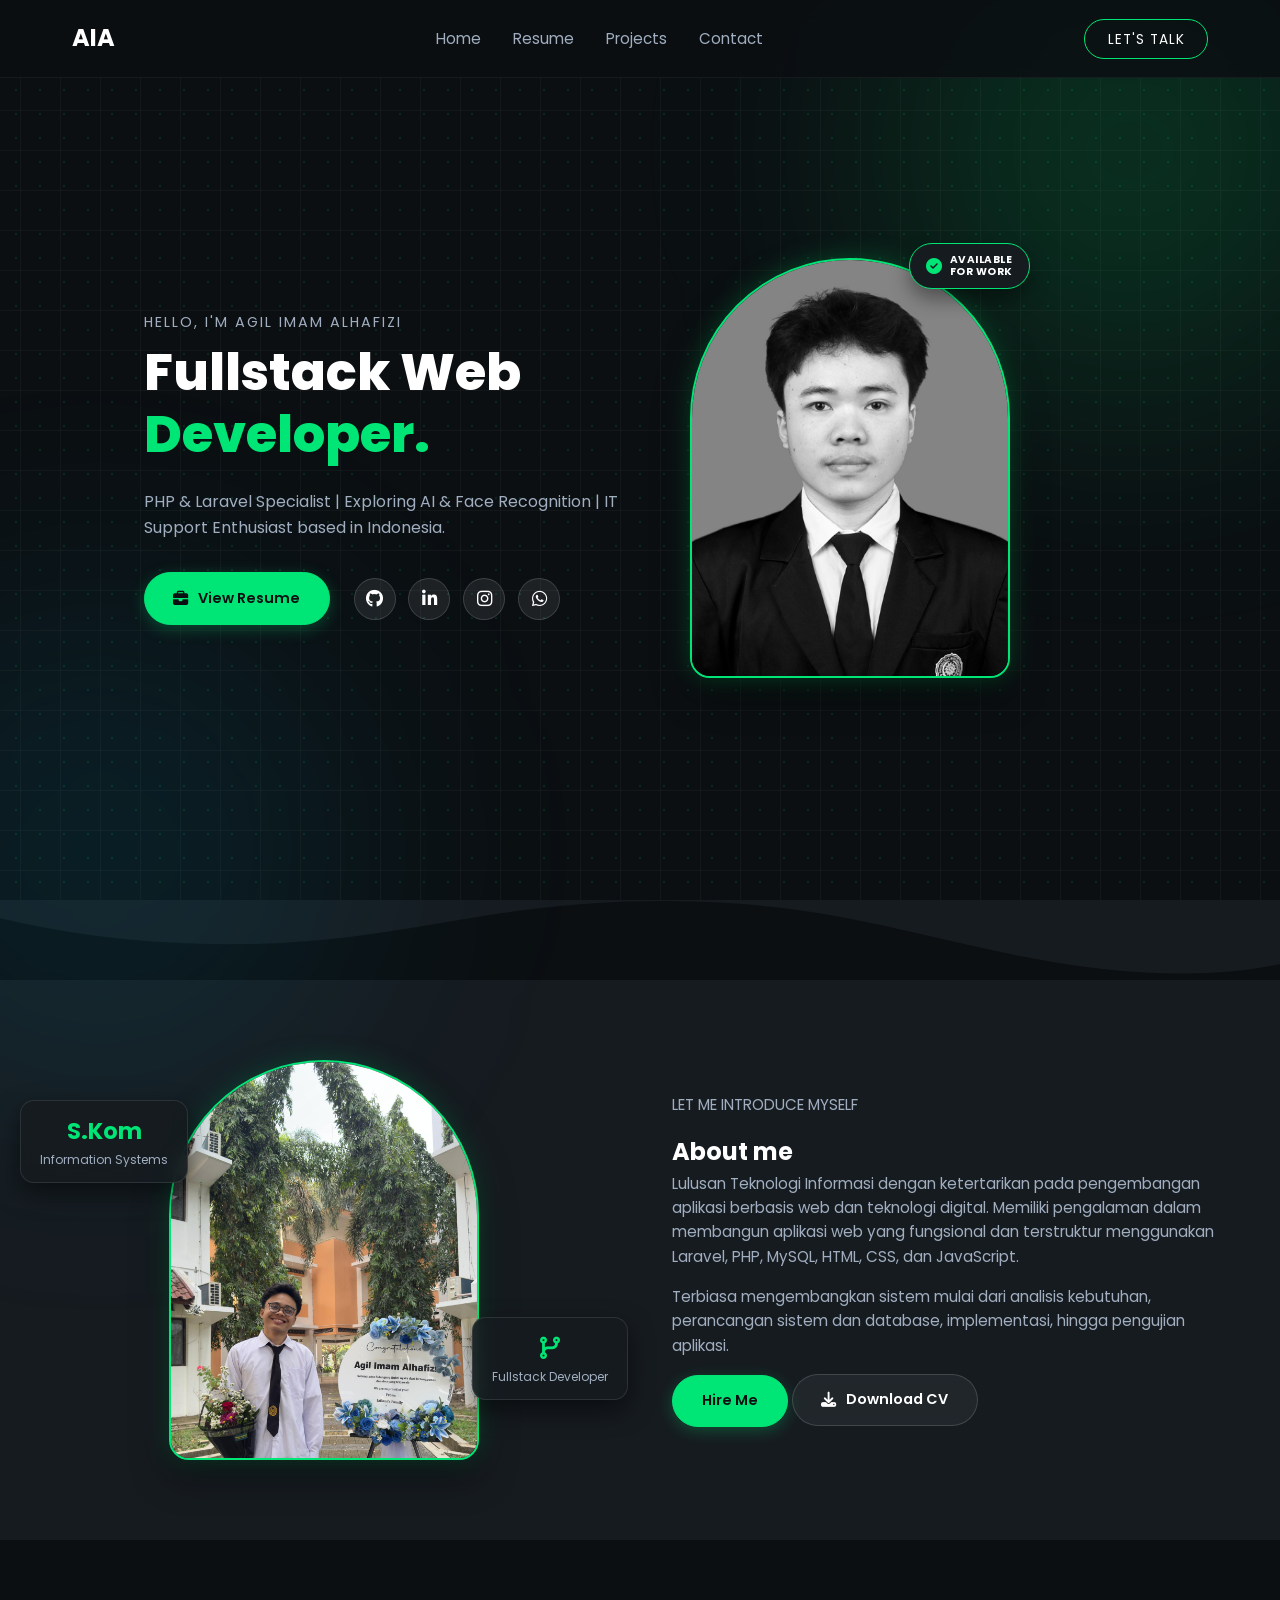
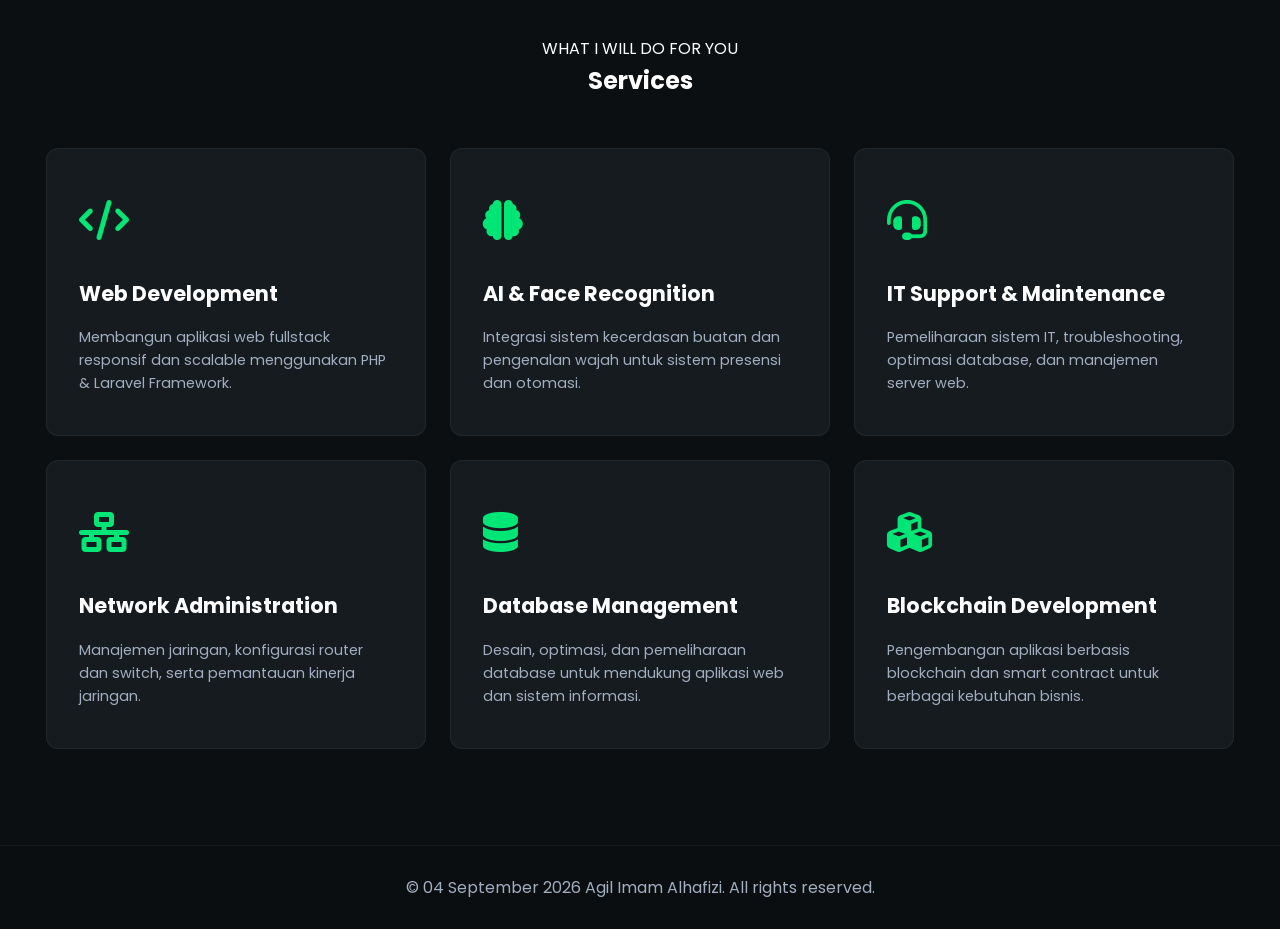
==== index.html @ 6a526f75 "Initial commit portofolio" ====
<!DOCTYPE html>
<html lang="id">

<head>
    <meta charset="UTF-8">
    <meta name="viewport" content="width=device-width, initial-scale=1.0">
    <title>Portofolio - Agil Imam Alhafizi</title>
    <link rel="stylesheet" href="https://cdnjs.cloudflare.com/ajax/libs/font-awesome/6.4.0/css/all.min.css">
    <link href="https://fonts.googleapis.com/css2?family=Poppins:wght@300;400;600;700;800&display=swap"
        rel="stylesheet">
    <link rel="stylesheet" href="assets/css/global.css">
    <link rel="stylesheet" href="assets/css/home.css">
</head>

<body>

    <!-- Header / Navigasi -->
    <header>
        <nav>
            <div class="logo">AIA</div>
            <ul class="nav-links">
                <li><a href="index.html">Home</a></li>
                <li><a href="resume.html">Resume</a></li>
                <li><a href="project.html">Projects</a></li>
                <li><a href="contact.html">Contact</a></li>
            </ul>
            <div class="nav-btn">
                <a href="contact.html" class="btn-talk">Let's Talk</a>
            </div>
        </nav>
    </header>
    <!-- Hero Section -->
    <section class="hero" id="home">
        <div class="hero-content">
            <p class="tagline">HELLO, I'M AGIL IMAM ALHAFIZI</p>
            <h1>Fullstack Web <span>Developer.</span></h1>
            <p class="subtitle">
                PHP & Laravel Specialist | Exploring AI & Face Recognition | IT Support Enthusiast based in Indonesia.
            </p>
            <div class="hero-action-group">
                <a href="resume.html" class="btn btn-primary"><i class="fas fa-briefcase"></i> View Resume</a>

                <div class="social-links">
                    <a href="https://github.com/agilimam" target="_blank" title="GitHub"><i
                            class="fab fa-github"></i></a>
                    <a href="https://linkedin.com/in/agil-imam-alhafizi" target="_blank" title="LinkedIn"><i
                            class="fab fa-linkedin-in"></i></a>
                    <a href="https://instagram.com/agilimam_" target="_blank" title="Instagram"><i
                            class="fab fa-instagram"></i></a>
                    <a href="https://wa.me/6285238793742" target="_blank" title="WhatsApp"><i
                            class="fab fa-whatsapp"></i></a>
                </div>
            </div>
        </div>
        <div class="hero-visual">
            <div class="arch-frame">
                <img src="assets/images/Profile.jpg" alt="Agil Imam Alhafizi">
            </div>

            <div class="floating-badge">
                <i class="fas fa-check-circle"></i>
                <span>AVAILABLE<br>FOR WORK</span>
            </div>
        </div>
    </section>
    <div class="wave-divider">
        <svg data-name="Layer 1" xmlns="http://www.w3.org/2000/svg" viewBox="0 0 1200 120" preserveAspectRatio="none">
            <path
                d="M321.39,56.44c58-10.79,114.16-30.13,172-41.86,82.39-16.72,168.19-17.73,250.45-.39C823.78,31,906.67,72,985.66,92.83c70.05,18.48,146.53,26.09,214.34,3V0H0V27.35A600.21,600.21,0,0,0,321.39,56.44Z"
                class="shape-fill"></path>
        </svg>
    </div>

    <!-- About Section -->
    <section class="about-section" id="about">
        <div class="about-container">
            <div class="about-left">
          
                <div class="about-arch-frame">
                    <img src="assets/images/image.png" alt="Agil Imam Alhafizi">
                </div>


                <div class="badge-stat stat-1">
                    <h4>S.Kom</h4>
                    <p>Information Systems</p>
                </div>

                <div class="badge-stat stat-2">
                    <h4><i class="fas fa-code-branch"></i></h4>
                    <p>Fullstack Developer</p>
                </div>
            </div>

            <div class="about-right">
                <p class="section-label">LET ME INTRODUCE MYSELF</p>
                <h2 class="section-title">About me</h2>
                <p>
                    Lulusan Teknologi Informasi dengan ketertarikan pada pengembangan aplikasi berbasis web dan
                    teknologi digital. Memiliki pengalaman dalam membangun aplikasi web yang fungsional dan terstruktur
                    menggunakan Laravel, PHP, MySQL, HTML, CSS, dan JavaScript.
                </p>
                <p>
                    Terbiasa mengembangkan sistem mulai dari analisis kebutuhan, perancangan sistem dan database,
                    implementasi, hingga pengujian aplikasi.
                </p>
                <div class="buttons">
                    <a href="contact.html" class="btn btn-primary">Hire Me</a>
                    <a href="assets/Pdf/Cv Terbaru Indo.pdf" target="_blank" class="btn btn-secondary">
                        <i class="fas fa-download"></i> Download CV
                    </a>
                </div>
            </div>
        </div>
    </section>

    <!-- Services Section -->
    <section class="services-section" id="services">
        <div class="services-container">
            <p class="section-label">WHAT I WILL DO FOR YOU</p>
            <h2 class="section-title">Services</h2>

            <div class="services-grid">
                <div class="service-card ">
                    <div class="service-icon"><i class="fas fa-code"></i></div>
                    <h3>Web Development</h3>
                    <p>Membangun aplikasi web fullstack responsif dan scalable menggunakan PHP & Laravel Framework.</p>
                </div>
                <div class="service-card">
                    <div class="service-icon"><i class="fas fa-brain"></i></div>
                    <h3>AI & Face Recognition</h3>
                    <p>Integrasi sistem kecerdasan buatan dan pengenalan wajah untuk sistem presensi dan otomasi.</p>
                </div>
                <div class="service-card">
                    <div class="service-icon"><i class="fas fa-headset"></i></div>
                    <h3>IT Support & Maintenance</h3>
                    <p>Pemeliharaan sistem IT, troubleshooting, optimasi database, dan manajemen server web.</p>
                </div>
                <div class="service-card">
                    <div class="service-icon"><i class="fas fa-network-wired"></i></div>
                    <h3>Network Administration</h3>
                    <p>Manajemen jaringan, konfigurasi router dan switch, serta pemantauan kinerja jaringan.</p>
                </div>

                <div class="service-card">
                    <div class="service-icon"><i class="fas fa-database"></i></div>
                    <h3>Database Management</h3>
                    <p>Desain, optimasi, dan pemeliharaan database untuk mendukung aplikasi web dan sistem informasi.
                    </p>
                </div>

                <div class="service-card">
                    <div class="service-icon"><i class="fas fa-cubes"></i></div>
                    <h3>Blockchain Development</h3>
                    <p>Pengembangan aplikasi berbasis blockchain dan smart contract untuk berbagai kebutuhan bisnis.</p>
                </div>
            </div>
        </div>
    </section>

    <!-- Footer -->
    <footer>
        <p>&copy; 04 September 2026 Agil Imam Alhafizi. All rights reserved.</p>
    </footer>

</body>

</html>
---- assets/css/global.css ----
* {
    margin: 0;
    padding: 0;
    box-sizing: border-box;
}

:root {
    --bg-dark: #0b0f12;
    --bg-card: #161b20;
    --accent-green: #00e676;
    --accent-green-dark: #00b050;
    --text-white: #ffffff;
    --text-gray: #a0aec0;
}

html {
    scroll-behavior: smooth;
    height: 100%;
}

/* Base Body Flexbox Fix */
body {
    background-color: var(--bg-dark);
    color: var(--text-white);
    font-family: 'Poppins', sans-serif;
    line-height: 1.6;
    position: relative;
    overflow-x: hidden;
    min-height: 100vh;
    display: flex;
    flex-direction: column;

    /* Background Grid Pattern */
    background-image:
        linear-gradient(to right, rgba(255, 255, 255, 0.03) 1px, transparent 1px),
        linear-gradient(to bottom, rgba(255, 255, 255, 0.03) 1px, transparent 1px),
        radial-gradient(rgba(0, 230, 118, 0.12) 1px, transparent 1px);
    background-size: 40px 40px, 40px 40px, 24px 24px;
    background-position: center center;
}

/* Glow Background Ambient (Disimpan agar tidak merusak Flex Layout) */
body::before,
body::after {
    content: '';
    position: fixed;
    width: 500px;
    height: 500px;
    border-radius: 50%;
    filter: blur(120px);
    pointer-events: none;
    z-index: 0;
}

body::before {
    top: -100px;
    right: -100px;
    background: rgba(0, 230, 118, 0.15);
}

body::after {
    top: 600px;
    left: -150px;
    background: rgba(0, 180, 216, 0.10);
}

/* Mendorong Konten Utama Mengisi Ruang */
main {
    flex: 1 0 auto;
    position: relative;
    z-index: 1;
}

/* Header / Navbar */
header {
    width: 100%;
    position: fixed;
    top: 0;
    left: 0;
    z-index: 1000;
    background: rgba(11, 15, 18, 0.85);
    backdrop-filter: blur(10px);
    border-bottom: 1px solid rgba(255, 255, 255, 0.05);
}

nav {
    max-width: 1200px;
    margin: 0 auto;
    padding: 1.2rem 2rem;
    display: flex;
    justify-content: space-between;
    align-items: center;
}

.logo {
    font-size: 1.5rem;
    font-weight: 700;
    color: var(--text-white);
}

.nav-links {
    display: flex;
    gap: 2rem;
    list-style: none;
}

.nav-links a {
    text-decoration: none;
    color: var(--text-gray);
    font-size: 0.95rem;
    transition: 0.3s;
}

.nav-links a.active,
.nav-links a:hover {
    color: var(--accent-green);
}

.nav-btn .btn-talk {
    padding: 0.6rem 1.4rem;
    border: 1px solid var(--accent-green);
    border-radius: 30px;
    color: var(--text-white);
    text-decoration: none;
    font-size: 0.85rem;
    text-transform: uppercase;
    letter-spacing: 1px;
    transition: 0.3s;
}

.nav-btn .btn-talk:hover {
    background: var(--accent-green);
    color: var(--bg-dark);
}

/* Footer Dikunci di Paling Bawah */
footer {
    flex-shrink: 0;
    text-align: center;
    padding: 1.8rem 2rem;
    background: rgba(11, 15, 18, 0.95);
    color: var(--text-gray);
    border-top: 1px solid rgba(255, 255, 255, 0.05);
    width: 100%;
    position: relative;
    z-index: 10;
}

@media (max-width: 768px) {
    nav {
        flex-wrap: wrap;
        justify-content: center;
        gap: 0.8rem;
        padding: 1rem;
    }

    .nav-links {
        gap: 1rem;
        font-size: 0.85rem;
    }
}
---- assets/css/home.css ----
/* Hero Section */
.hero {
    position: relative;
    min-height: 100vh;
    display: flex;
    align-items: center;
    max-width: 1200px;
    margin: 0 auto;
    padding: 100px 2rem 4rem;
}

.hero-bg-split {
    display: none;
}

.hero-content {
    width: 55%;
    z-index: 2;
}

.tagline {
    font-size: 0.9rem;
    text-transform: uppercase;
    letter-spacing: 2px;
    color: var(--text-gray);
    margin-bottom: 0.5rem;
}

.hero-content h1 {
    font-size: 3.2rem;
    font-weight: 800;
    line-height: 1.2;
    margin-bottom: 1.5rem;
}

.hero-content h1 span {
    color: var(--accent-green);
}

.hero-content .subtitle {
    color: var(--text-gray);
    font-size: 1rem;
    margin-bottom: 2rem;
    max-width: 480px;
}

/* Styling Visual Foto Hero */
.hero-visual {
    position: relative;
    z-index: 3;
    display: flex;
    align-items: center;
    justify-content: center;
}

/* Frame Kubah (Arch) Modern */
.arch-frame {
    width: 320px;
    height: 420px;
    border-radius: 160px 160px 20px 20px;
    /* Bentuk lengkung kubah rapi */
    overflow: hidden;
    border: 2px solid var(--accent-green);
    box-shadow: 0 0 25px rgba(0, 230, 118, 0.25), 0 15px 35px rgba(0, 0, 0, 0.6);
    background: #161b20;
    transition: transform 0.4s ease, box-shadow 0.4s ease;
}

.arch-frame:hover {
    transform: translateY(-5px);
    box-shadow: 0 0 35px rgba(0, 230, 118, 0.4), 0 20px 40px rgba(0, 0, 0, 0.7);
}

.arch-frame img {
    width: 100%;
    height: 100%;
    object-fit: cover;
    object-position: top center;
}

/* Badge Bulat Kanan Atas */
.floating-badge {
    position: absolute;
    top: -15px;
    right: -20px;
    background: #161b20;
    border: 1px solid var(--accent-green);
    padding: 0.6rem 1rem;
    border-radius: 30px;
    display: flex;
    align-items: center;
    gap: 0.5rem;
    box-shadow: 0 10px 20px rgba(0, 0, 0, 0.4);
    z-index: 4;
}

.floating-badge i {
    color: var(--accent-green);
    font-size: 1rem;
}

.floating-badge span {
    color: #ffffff;
    font-size: 0.65rem;
    font-weight: 700;
    letter-spacing: 0.5px;
    line-height: 1.2;
}

/* Card Melayang Kiri Bawah */
.floating-card {
    position: absolute;
    bottom: -15px;
    left: -30px;
    background: rgba(22, 27, 32, 0.9);
    backdrop-filter: blur(8px);
    border: 1px solid rgba(255, 255, 255, 0.1);
    padding: 0.7rem 1.2rem;
    border-radius: 14px;
    display: flex;
    align-items: center;
    gap: 0.8rem;
    box-shadow: 0 10px 25px rgba(0, 0, 0, 0.5);
    z-index: 4;
}

.floating-card i {
    font-size: 1.2rem;
    color: var(--accent-green);
}

.floating-card h4 {
    margin: 0;
    font-size: 0.85rem;
    color: #ffffff;
}

.floating-card p {
    margin: 0;
    font-size: 0.7rem;
    color: var(--text-gray);
}

/* Penyesuaian Responsif Layar HP/Tablet */
@media (max-width: 992px) {
    .hero-visual {
        margin-top: 3rem;
    }

    .arch-frame {
        width: 270px;
        height: 360px;
    }

    .floating-card {
        left: -10px;
    }

    .floating-badge {
        right: -10px;
    }
}

.hero-action-group {
    display: flex;
    align-items: center;
    gap: 1.5rem;
    margin-top: 2rem;
    flex-wrap: wrap;
}

.social-links {
    display: flex;
    align-items: center;
    gap: 0.8rem;
}

.social-links a {
    width: 42px;
    height: 42px;
    border-radius: 50%;
    background: rgba(255, 255, 255, 0.08);
    border: 1px solid rgba(255, 255, 255, 0.15);
    color: #ffffff !important;
    display: inline-flex;
    align-items: center;
    justify-content: center;
    text-decoration: none;
    transition: all 0.3s ease;
}

.social-links a i {
    font-size: 1.1rem;
    color: #ffffff;
}

.social-links a:hover {
    background: var(--accent-green);
    border-color: var(--accent-green);
    transform: translateY(-3px);
}

.social-links a:hover i {
    color: var(--bg-dark);
}

/* Wave Divider */
.wave-divider {
    width: 100%;
    overflow: hidden;
    line-height: 0;
    background: var(--bg-dark);
}

.wave-divider svg {
    position: relative;
    display: block;
    width: calc(100% + 1.3px);
    height: 80px;
}

.wave-divider .shape-fill {
    fill: #161b20;
}

/* About Section */
.about-section {
    background-color: #161b20;
    padding: 5rem 2rem;
}

.about-container {
    max-width: 1200px;
    margin: 0 auto;
    display: grid;
    grid-template-columns: 1fr 1fr;
    gap: 4rem;
    align-items: center;
}

/* About Section Styling */
.about-left {
    position: relative;
    display: flex;
    justify-content: center;
    align-items: center;
}

/* Frame Arch Kubah untuk About */
.about-arch-frame {
    width: 310px;
    height: 400px;
    border-radius: 155px 155px 20px 20px;
    /* Bentuk kubah simetris */
    overflow: hidden;
    border: 2px solid var(--accent-green);
    box-shadow: 0 0 25px rgba(0, 230, 118, 0.2), 0 15px 35px rgba(0, 0, 0, 0.5);
    background: #161b20;
    transition: transform 0.4s ease, box-shadow 0.4s ease;
}

.about-arch-frame:hover {
    transform: translateY(-5px);
    box-shadow: 0 0 35px rgba(0, 230, 118, 0.35), 0 20px 40px rgba(0, 0, 0, 0.6);
}

.about-arch-frame img {
    width: 100%;
    height: 100%;
    object-fit: cover;
    object-position: top center;
}

/* Custom Styling untuk Floating Badges di About */
.badge-stat {
    position: absolute;
    background: rgba(22, 27, 32, 0.9);
    backdrop-filter: blur(8px);
    border: 1px solid rgba(255, 255, 255, 0.1);
    padding: 0.8rem 1.2rem;
    border-radius: 14px;
    box-shadow: 0 10px 25px rgba(0, 0, 0, 0.5);
    text-align: center;
    z-index: 3;
}

.badge-stat h4 {
    color: var(--accent-green);
    font-size: 1.3rem;
    margin: 0;
    font-weight: 700;
}

.badge-stat p {
    color: var(--text-gray);
    font-size: 0.75rem;
    margin: 0;
}

.stat-1 {
    top: 8%;
    left: -15px;
}

.stat-2 {
    bottom: 10%;
    right: -15px;
}

/* Responsif About Section */
@media (max-width: 992px) {
    .about-arch-frame {
        width: 270px;
        height: 350px;
    }

    .stat-1 {
        left: 0;
    }

    .stat-2 {
        right: 0;
    }
}

.badge-stat h4 {
    color: var(--accent-green);
    font-size: 1.4rem;
    margin: 0;
}

.badge-stat p {
    color: var(--text-gray);
    font-size: 0.75rem;
    margin: 0;
}

.stat-1 {
    top: 10%;
    left: -20px;
}

.stat-2 {
    bottom: 15%;
    right: -20px;
}

.about-right p {
    color: var(--text-gray);
    font-size: 0.95rem;
    margin-bottom: 1rem;
}

/* Services Section */
.services-section {
    background-color: var(--bg-dark);
    padding: 6rem 2rem;
    text-align: center;
}

.services-grid {
    display: flex;
    flex-wrap: wrap;
    justify-content: center;
    gap: 1.5rem;
    margin-top: 3rem;
}

.service-card {
    background: var(--bg-card);
    padding: 2.5rem 2rem;
    border-radius: 12px;
    text-align: left;
    transition: 0.3s;
    border: 1px solid rgba(255, 255, 255, 0.05);
    flex: 1 1 calc(33.333% - 1.5rem);
    min-width: 280px;
    max-width: 380px;
}

.service-icon {
    font-size: 2.5rem;
    color: var(--accent-green);
    margin-bottom: 1.5rem;
}

.service-card h3 {
    font-size: 1.3rem;
    margin-bottom: 1rem;
}

.service-card p {
    color: var(--text-gray);
    font-size: 0.9rem;
}

/* Animasi Hover untuk Service Cards (Halaman Index) */
.service-card {
    transition: transform 0.3s ease, border-color 0.3s ease, box-shadow 0.3s ease;
}

.service-card:hover {
    transform: translateY(-5px);
    /* Mengangkat kartu ke atas 5px */
    border-color: var(--accent-green);
    /* Mengubah warna garis pinggir jadi hijau neon */
    box-shadow: 0 10px 25px rgba(0, 230, 118, 0.15);
    /* Menambahkan efek kilau halus */
}

/* Responsif Home */
@media (max-width: 992px) {
    .hero {
        flex-direction: column;
        padding-top: 120px;
        text-align: center;
    }

    .hero-content {
        width: 100%;
    }

    .hero-bg-split {
        display: none;
    }

    .hero-action-group {
        justify-content: center;
    }

    .hero-image-wrapper {
        position: relative;
        right: 0;
        width: 100%;
        max-width: 320px;
        height: auto;
        margin-top: 2rem;
    }

    .about-container {
        grid-template-columns: 1fr;
    }

    .about-right {
        text-align: center;
    }
}

/* ==========================================
   BUTTON STYLING & ANIMATIONS
   ========================================== */
.btn {
    display: inline-flex;
    align-items: center;
    gap: 0.6rem;
    padding: 0.85rem 1.8rem;
    border-radius: 30px;
    font-size: 0.9rem;
    font-weight: 600;
    text-decoration: none;
    cursor: pointer;
    position: relative;
    overflow: hidden;
    z-index: 1;
    transition: all 0.3s cubic-bezier(0.4, 0, 0.2, 1);
}

/* Tombol Utama (Primary / View Resume / Hire Me) */
.btn-primary {
    background: var(--accent-green);
    color: var(--bg-dark);
    border: 1px solid var(--accent-green);
    box-shadow: 0 4px 15px rgba(0, 230, 118, 0.25);
}

/* Animasi Hover Tombol Primary */
.btn-primary:hover {
    transform: translateY(-3px);
    box-shadow: 0 8px 25px rgba(0, 230, 118, 0.45);
    background: #00ff84;
    border-color: #00ff84;
}

.btn-primary:active {
    transform: translateY(-1px);
    box-shadow: 0 4px 12px rgba(0, 230, 118, 0.3);
}

/* Tombol Sekunder (Secondary / Download CV) */
.btn-secondary {
    background: rgba(255, 255, 255, 0.05);
    color: var(--text-white);
    border: 1px solid rgba(255, 255, 255, 0.15);
    backdrop-filter: blur(5px);
}

/* Animasi Hover Tombol Secondary */
.btn-secondary:hover {
    transform: translateY(-3px);
    border-color: var(--accent-green);
    color: var(--accent-green);
    background: rgba(0, 230, 118, 0.08);
    box-shadow: 0 8px 20px rgba(0, 230, 118, 0.15);
}

.btn-secondary:active {
    transform: translateY(-1px);
}

/* Animasi Icon Dalam Tombol saat Hover */
.btn i {
    font-size: 0.95rem;
    transition: transform 0.3s ease;
}

.btn:hover i {
    transform: scale(1.15) rotate(-5deg);
}
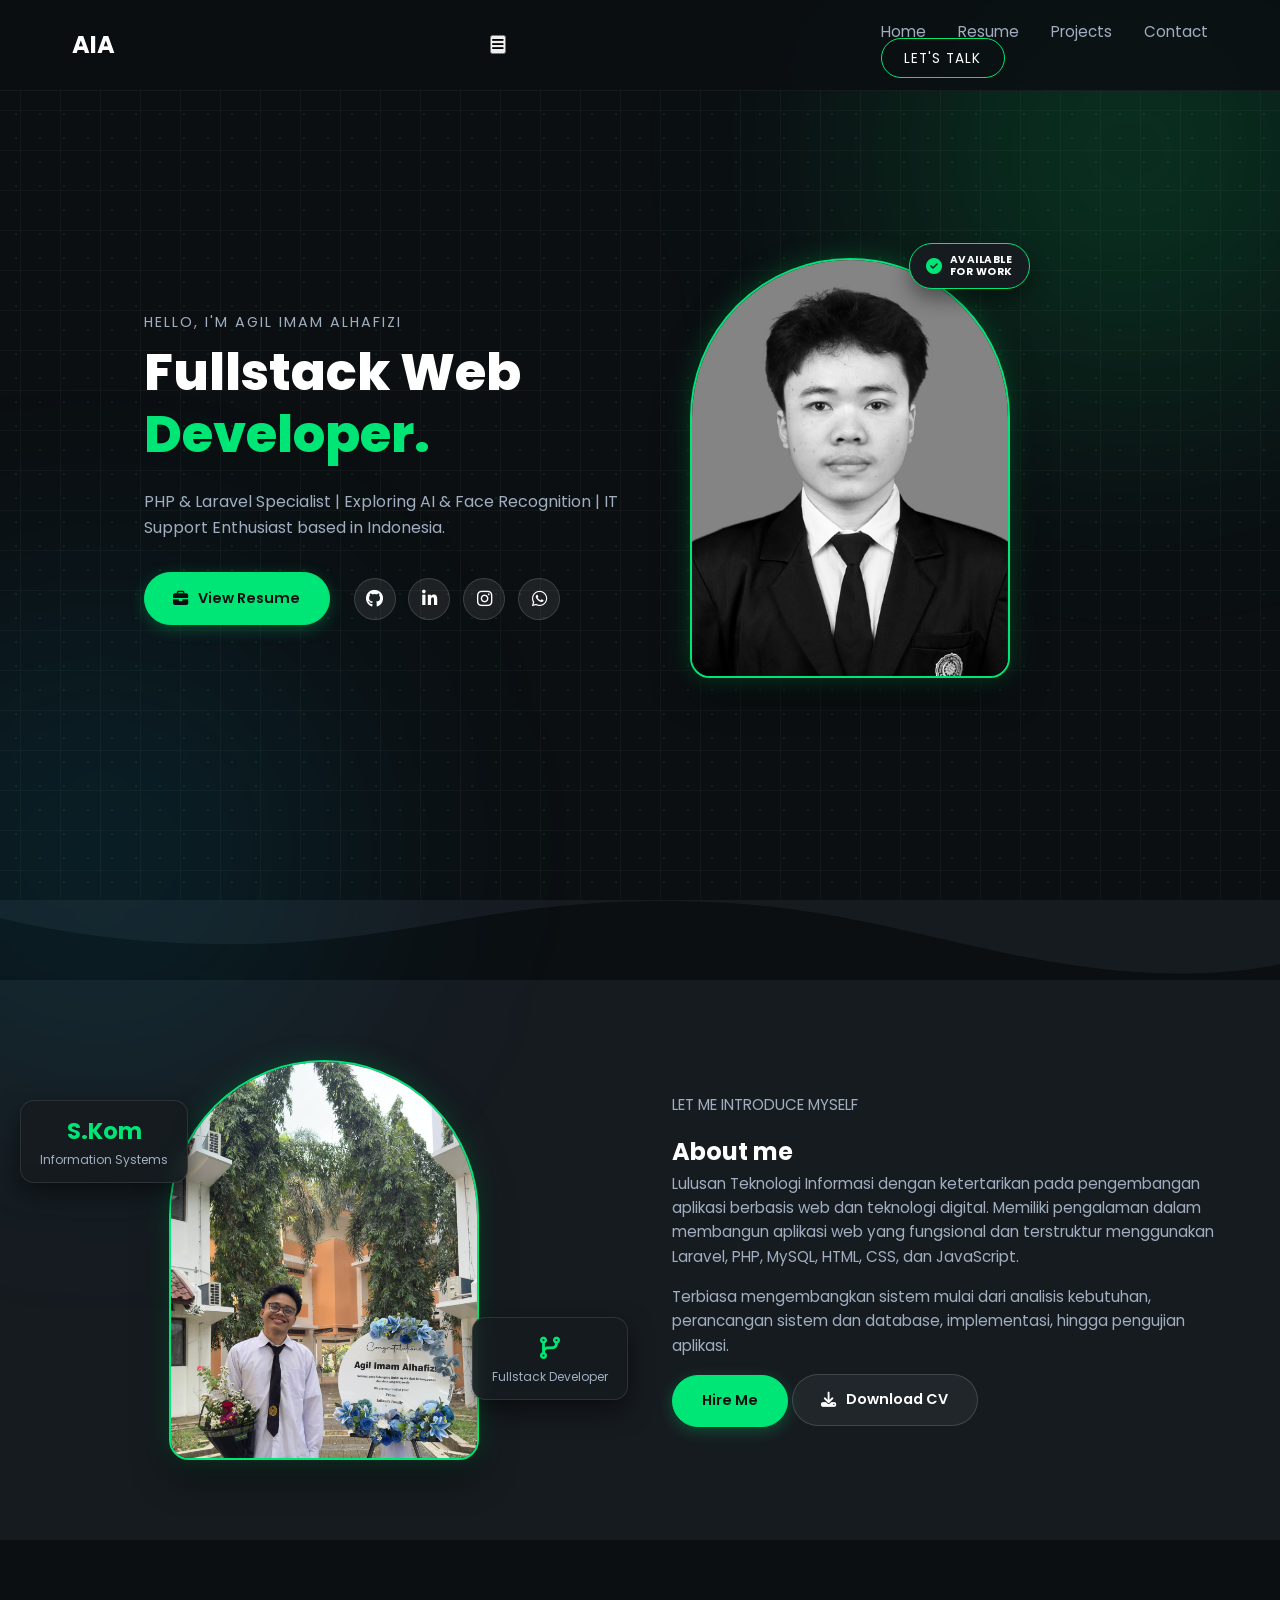
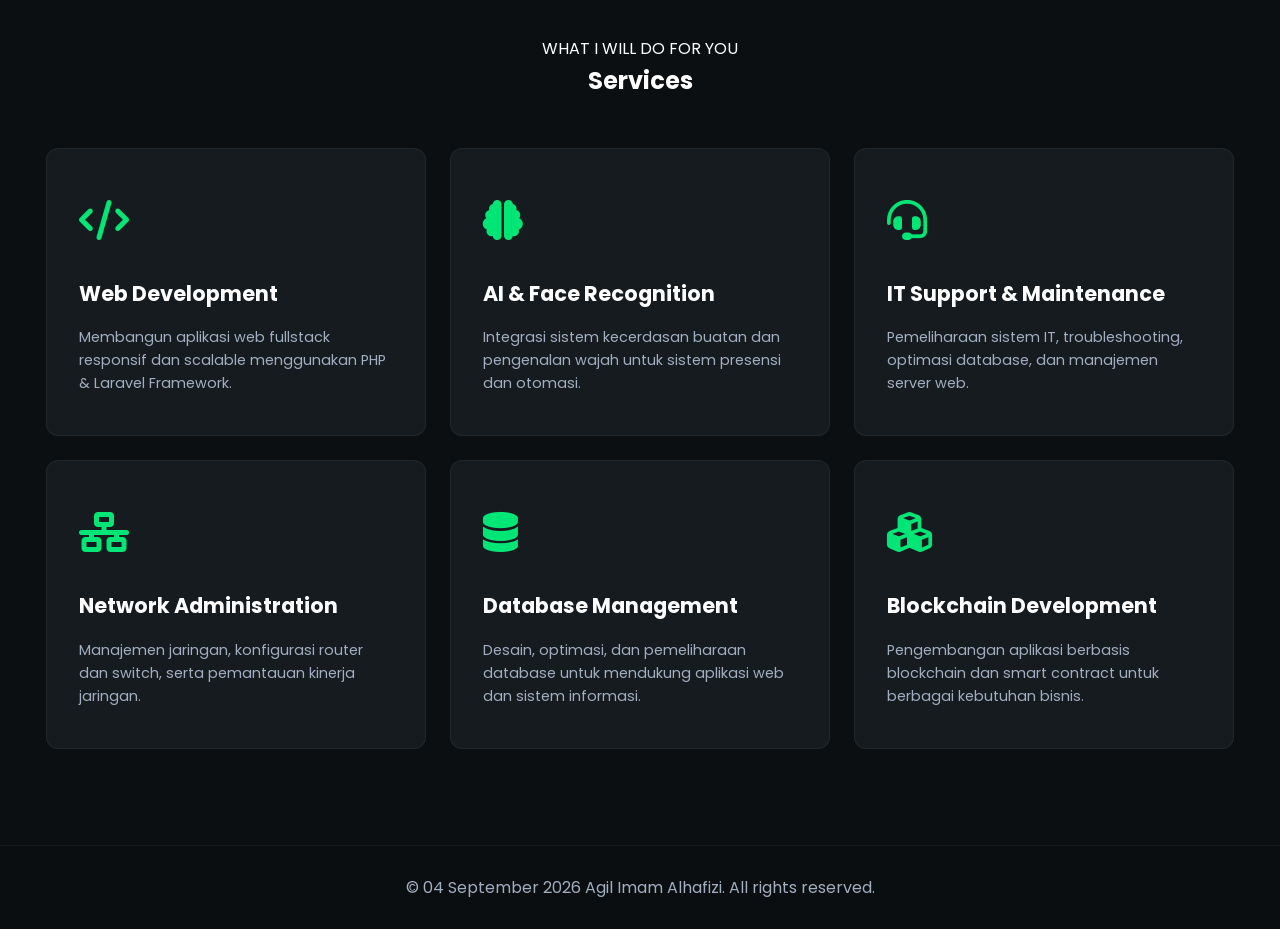
==== commit 3a99770b: "Bug nav" ====
--- a/index.html
+++ b/index.html
@@ -18,14 +18,21 @@
     <header>
         <nav>
             <div class="logo">AIA</div>
-            <ul class="nav-links">
-                <li><a href="index.html">Home</a></li>
-                <li><a href="resume.html">Resume</a></li>
-                <li><a href="project.html">Projects</a></li>
-                <li><a href="contact.html">Contact</a></li>
-            </ul>
-            <div class="nav-btn">
-                <a href="contact.html" class="btn-talk">Let's Talk</a>
+
+            <button class="nav-toggle" aria-label="Toggle menu">
+                <i class="fas fa-bars"></i>
+            </button>
+
+            <div class="nav-menu">
+                <ul class="nav-links">
+                    <li><a href="index.html">Home</a></li>
+                    <li><a href="resume.html">Resume</a></li>
+                    <li><a href="project.html">Projects</a></li>
+                    <li><a href="contact.html">Contact</a></li>
+                </ul>
+                <div class="nav-btn">
+                    <a href="contact.html" class="btn-talk">Let's Talk</a>
+                </div>
             </div>
         </nav>
     </header>
@@ -75,7 +82,7 @@
     <section class="about-section" id="about">
         <div class="about-container">
             <div class="about-left">
-          
+
                 <div class="about-arch-frame">
                     <img src="assets/images/image.png" alt="Agil Imam Alhafizi">
                 </div>
@@ -162,7 +169,8 @@
     <footer>
         <p>&copy; 04 September 2026 Agil Imam Alhafizi. All rights reserved.</p>
     </footer>
-
+    
+    <script src="assets/js/nav.js"></script>
 </body>
 
 </html>
--- a/assets/css/global.css
+++ b/assets/css/global.css
@@ -18,7 +18,6 @@
     height: 100%;
 }
 
-/* Base Body Flexbox Fix */
 body {
     background-color: var(--bg-dark);
     color: var(--text-white);
@@ -30,7 +29,6 @@
     display: flex;
     flex-direction: column;
 
-    /* Background Grid Pattern */
     background-image:
         linear-gradient(to right, rgba(255, 255, 255, 0.03) 1px, transparent 1px),
         linear-gradient(to bottom, rgba(255, 255, 255, 0.03) 1px, transparent 1px),
@@ -39,7 +37,6 @@
     background-position: center center;
 }
 
-/* Glow Background Ambient (Disimpan agar tidak merusak Flex Layout) */
 body::before,
 body::after {
     content: '';
@@ -64,14 +61,15 @@
     background: rgba(0, 180, 216, 0.10);
 }
 
-/* Mendorong Konten Utama Mengisi Ruang */
-main {
+main,
+.hero {
     flex: 1 0 auto;
     position: relative;
     z-index: 1;
+    padding-top: 90px;
+    /* jarak dari navbar fixed (desktop) */
 }
 
-/* Header / Navbar */
 header {
     width: 100%;
     position: fixed;
@@ -90,6 +88,8 @@
     display: flex;
     justify-content: space-between;
     align-items: center;
+    flex-wrap: nowrap;
+    /* default desktop: tidak wrap */
 }
 
 .logo {
@@ -146,16 +146,42 @@
     z-index: 10;
 }
 
+/* ================= MOBILE ================= */
 @media (max-width: 768px) {
+
     nav {
-        flex-wrap: wrap;
-        justify-content: center;
-        gap: 0.8rem;
+        display: grid;
+        grid-template-areas:
+            "logo btn"
+            "links links";
+        grid-template-columns: 1fr auto;
+        row-gap: 0.8rem;
+        column-gap: 0.8rem;
+        align-items: center;
         padding: 1rem;
     }
 
+    .logo {
+        grid-area: logo;
+    }
+
+    .nav-btn {
+        grid-area: btn;
+        justify-self: end;
+    }
+
     .nav-links {
+        grid-area: links;
+        justify-content: center;
+        flex-wrap: wrap;
+        width: 100%;
         gap: 1rem;
         font-size: 0.85rem;
     }
+
+    /* Navbar mobile jadi 2 baris -> lebih tinggi, jadi padding konten diperbesar */
+    main,
+    .hero {
+        padding-top: 130px;
+    }
 }
--- a/assets/css/home.css
+++ b/assets/css/home.css
@@ -465,7 +465,7 @@
     transition: all 0.3s cubic-bezier(0.4, 0, 0.2, 1);
 }
 
-/* Tombol Utama (Primary / View Resume / Hire Me) */
+
 .btn-primary {
     background: var(--accent-green);
     color: var(--bg-dark);
@@ -473,7 +473,7 @@
     box-shadow: 0 4px 15px rgba(0, 230, 118, 0.25);
 }
 
-/* Animasi Hover Tombol Primary */
+
 .btn-primary:hover {
     transform: translateY(-3px);
     box-shadow: 0 8px 25px rgba(0, 230, 118, 0.45);
@@ -486,7 +486,7 @@
     box-shadow: 0 4px 12px rgba(0, 230, 118, 0.3);
 }
 
-/* Tombol Sekunder (Secondary / Download CV) */
+
 .btn-secondary {
     background: rgba(255, 255, 255, 0.05);
     color: var(--text-white);
@@ -494,7 +494,7 @@
     backdrop-filter: blur(5px);
 }
 
-/* Animasi Hover Tombol Secondary */
+
 .btn-secondary:hover {
     transform: translateY(-3px);
     border-color: var(--accent-green);
@@ -507,7 +507,7 @@
     transform: translateY(-1px);
 }
 
-/* Animasi Icon Dalam Tombol saat Hover */
+
 .btn i {
     font-size: 0.95rem;
     transition: transform 0.3s ease;
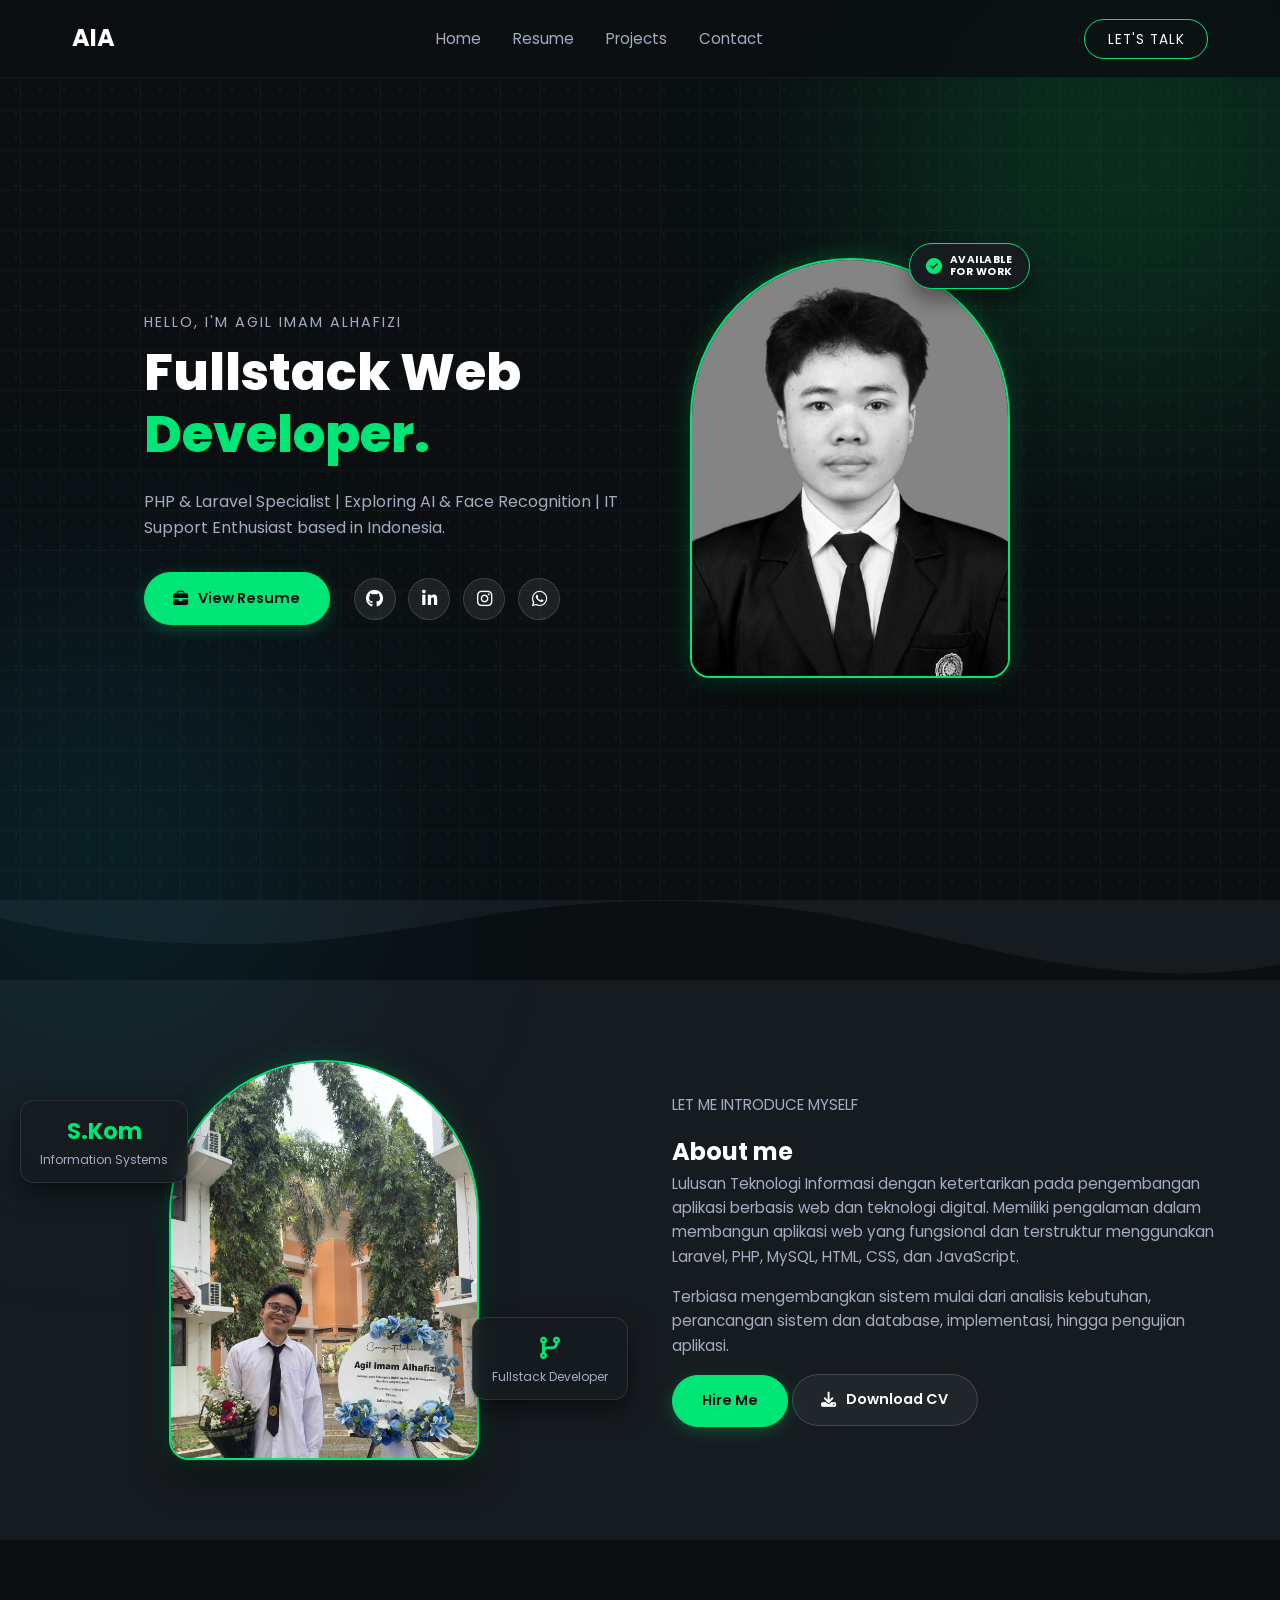
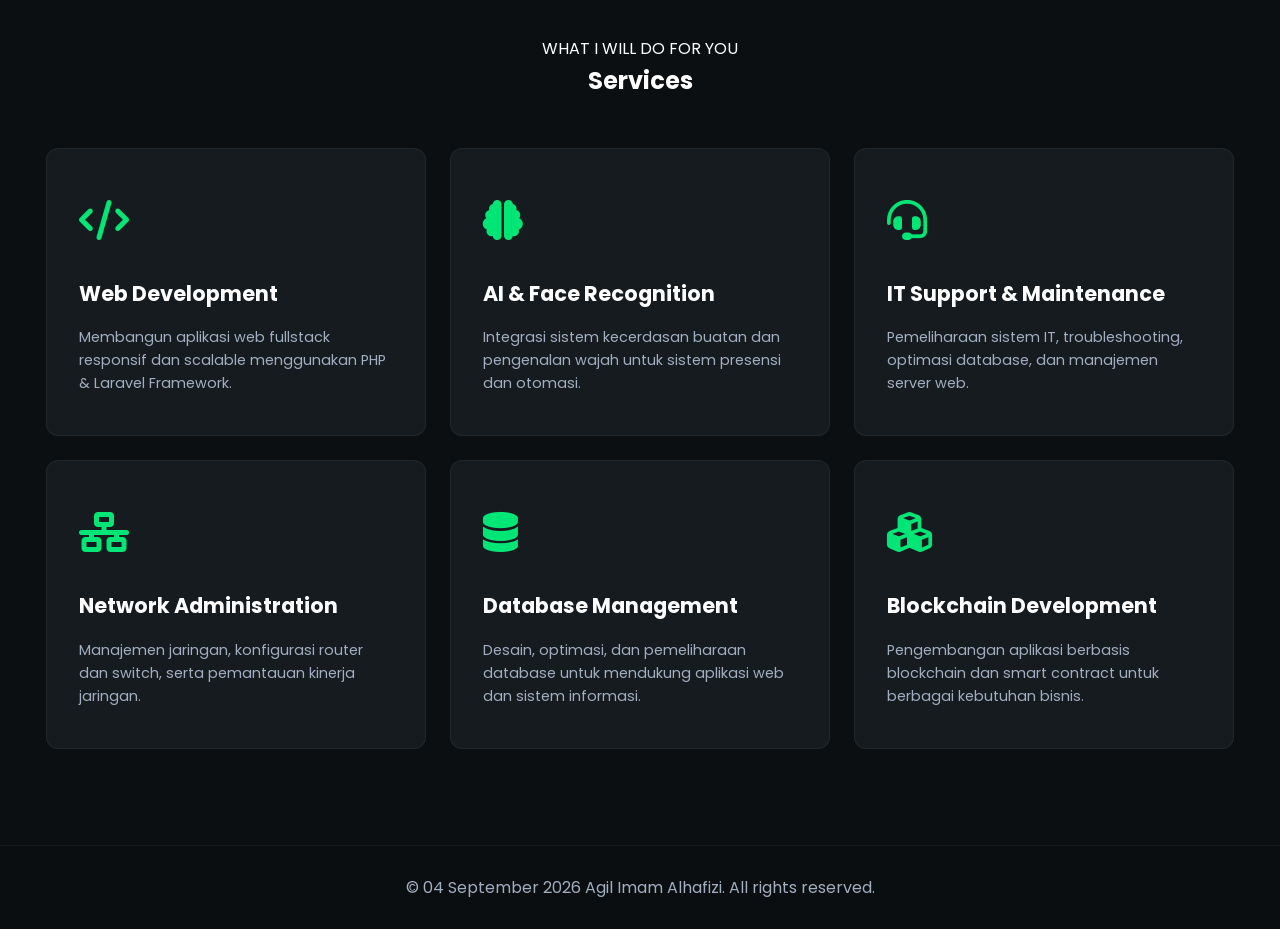
==== commit 6dc91d8a: "fix" ====
--- a/index.html
+++ b/index.html
@@ -18,21 +18,14 @@
     <header>
         <nav>
             <div class="logo">AIA</div>
-
-            <button class="nav-toggle" aria-label="Toggle menu">
-                <i class="fas fa-bars"></i>
-            </button>
-
-            <div class="nav-menu">
-                <ul class="nav-links">
-                    <li><a href="index.html">Home</a></li>
-                    <li><a href="resume.html">Resume</a></li>
-                    <li><a href="project.html">Projects</a></li>
-                    <li><a href="contact.html">Contact</a></li>
-                </ul>
-                <div class="nav-btn">
-                    <a href="contact.html" class="btn-talk">Let's Talk</a>
-                </div>
+            <ul class="nav-links">
+                <li><a href="index.html">Home</a></li>
+                <li><a href="resume.html">Resume</a></li>
+                <li><a href="project.html">Projects</a></li>
+                <li><a href="contact.html">Contact</a></li>
+            </ul>
+            <div class="nav-btn">
+                <a href="contact.html" class="btn-talk">Let's Talk</a>
             </div>
         </nav>
     </header>
@@ -82,7 +75,7 @@
     <section class="about-section" id="about">
         <div class="about-container">
             <div class="about-left">
-
+          
                 <div class="about-arch-frame">
                     <img src="assets/images/image.png" alt="Agil Imam Alhafizi">
                 </div>
@@ -169,8 +162,7 @@
     <footer>
         <p>&copy; 04 September 2026 Agil Imam Alhafizi. All rights reserved.</p>
     </footer>
-    
-    <script src="assets/js/nav.js"></script>
+
 </body>
 
 </html>
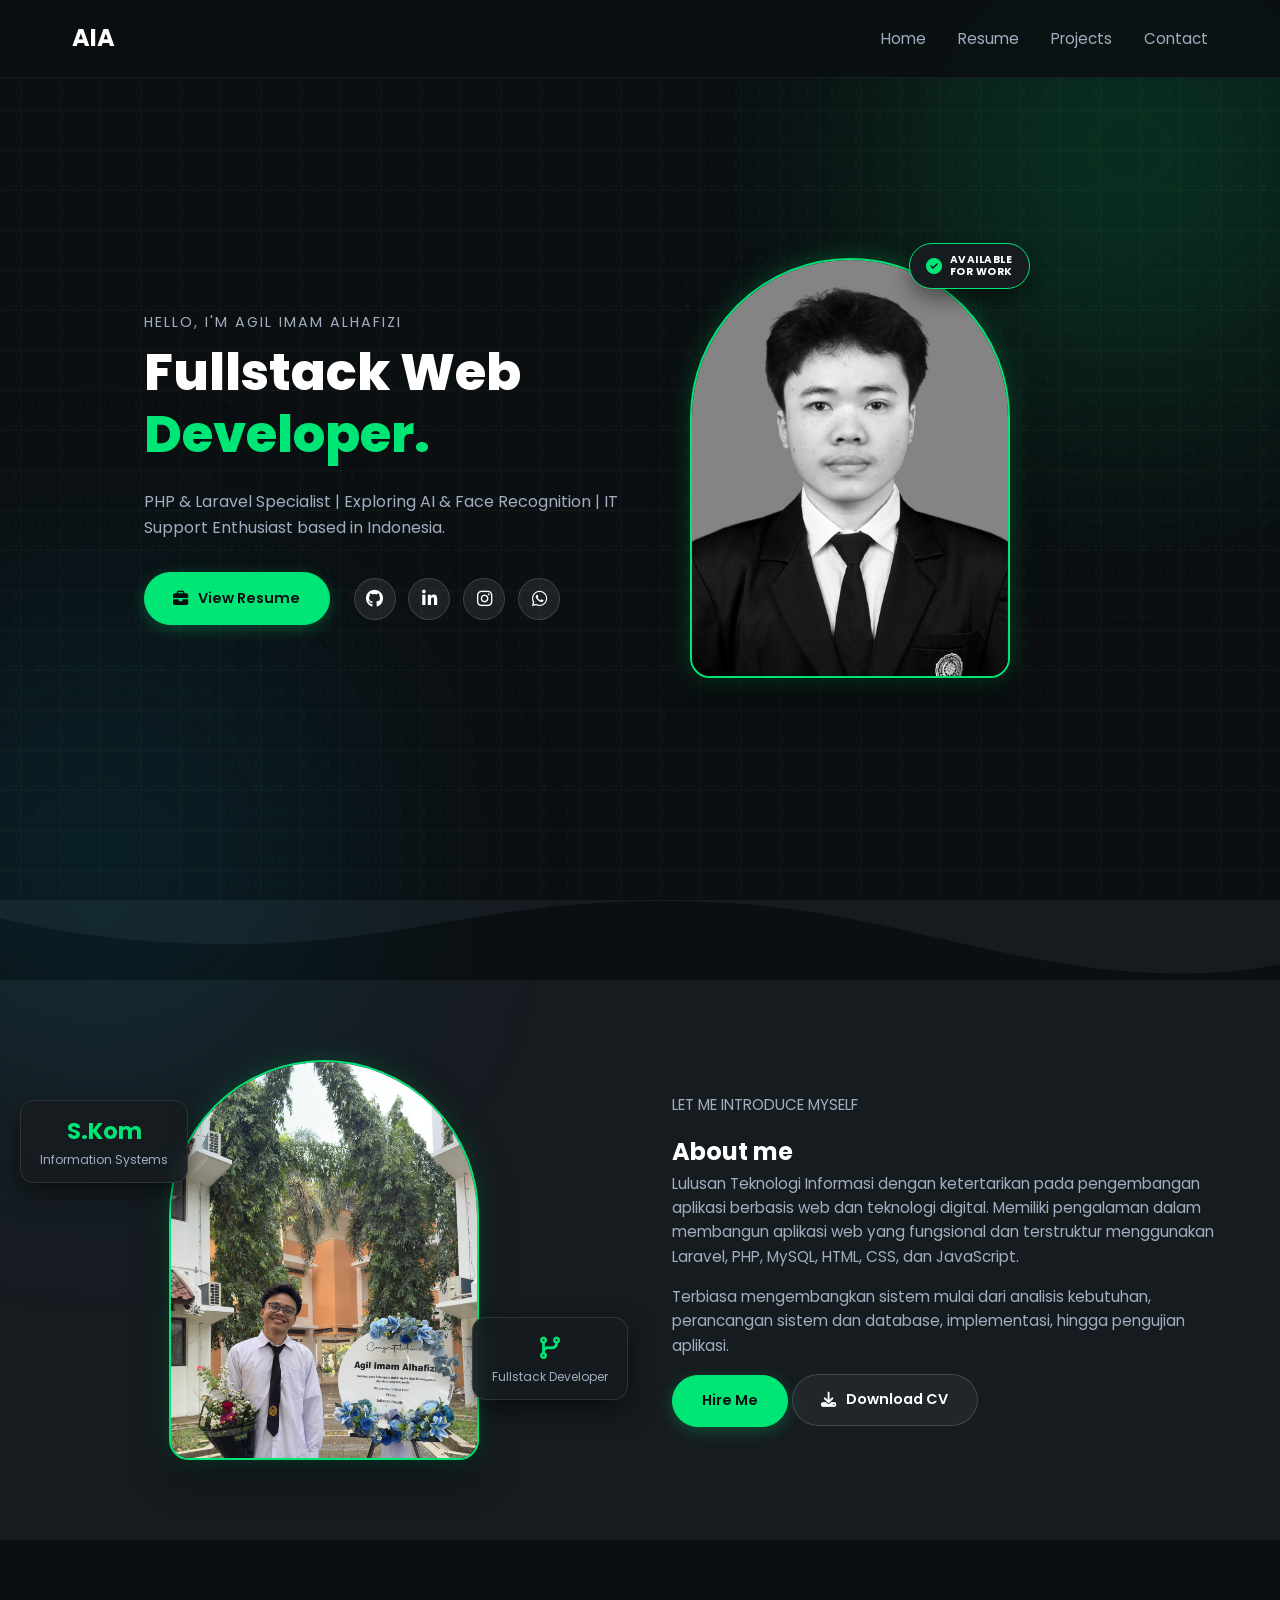
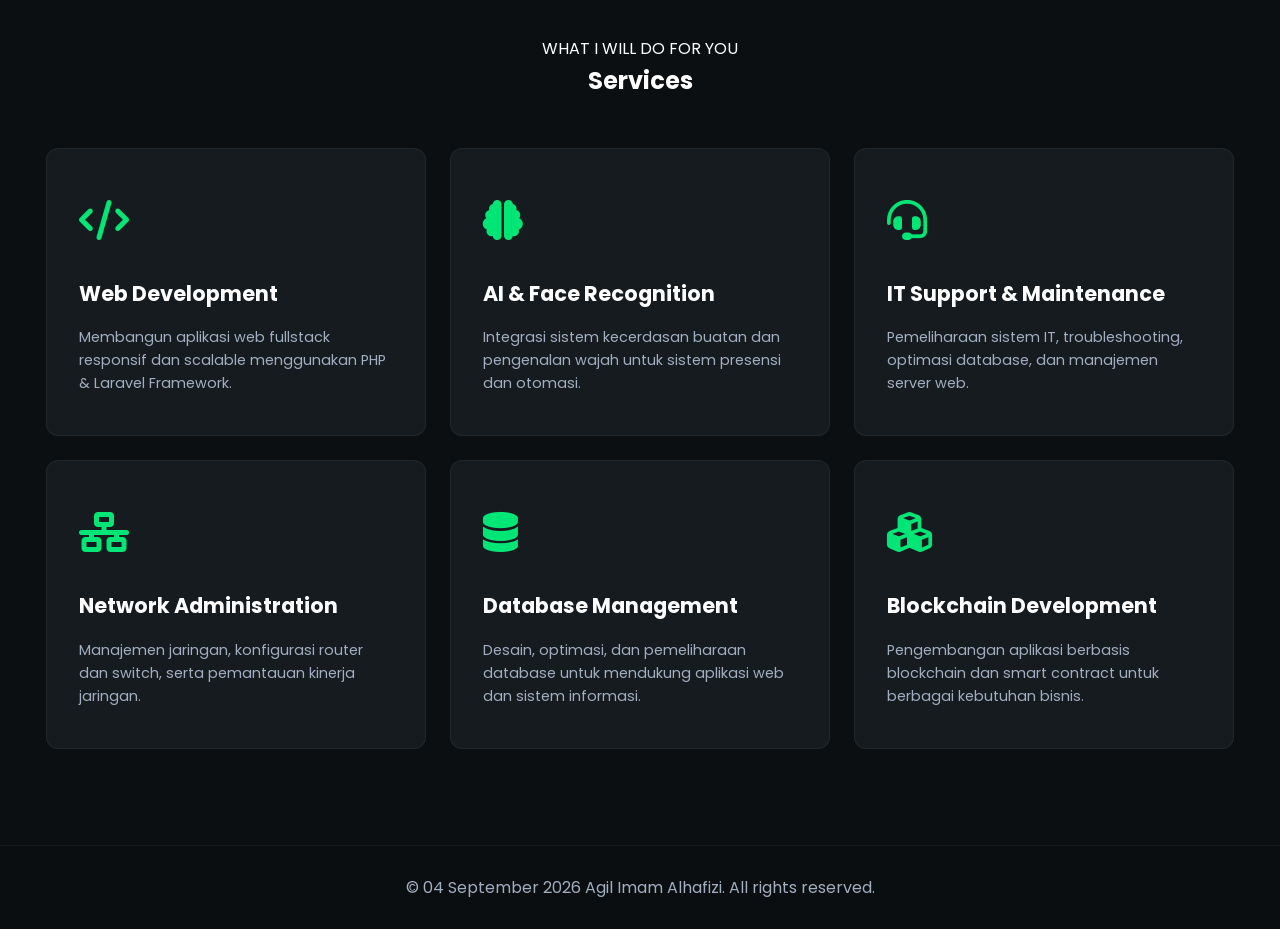
==== commit d454c852: "bug" ====
--- a/index.html
+++ b/index.html
@@ -24,9 +24,6 @@
                 <li><a href="project.html">Projects</a></li>
                 <li><a href="contact.html">Contact</a></li>
             </ul>
-            <div class="nav-btn">
-                <a href="contact.html" class="btn-talk">Let's Talk</a>
-            </div>
         </nav>
     </header>
     <!-- Hero Section -->
@@ -75,7 +72,7 @@
     <section class="about-section" id="about">
         <div class="about-container">
             <div class="about-left">
-          
+
                 <div class="about-arch-frame">
                     <img src="assets/images/image.png" alt="Agil Imam Alhafizi">
                 </div>
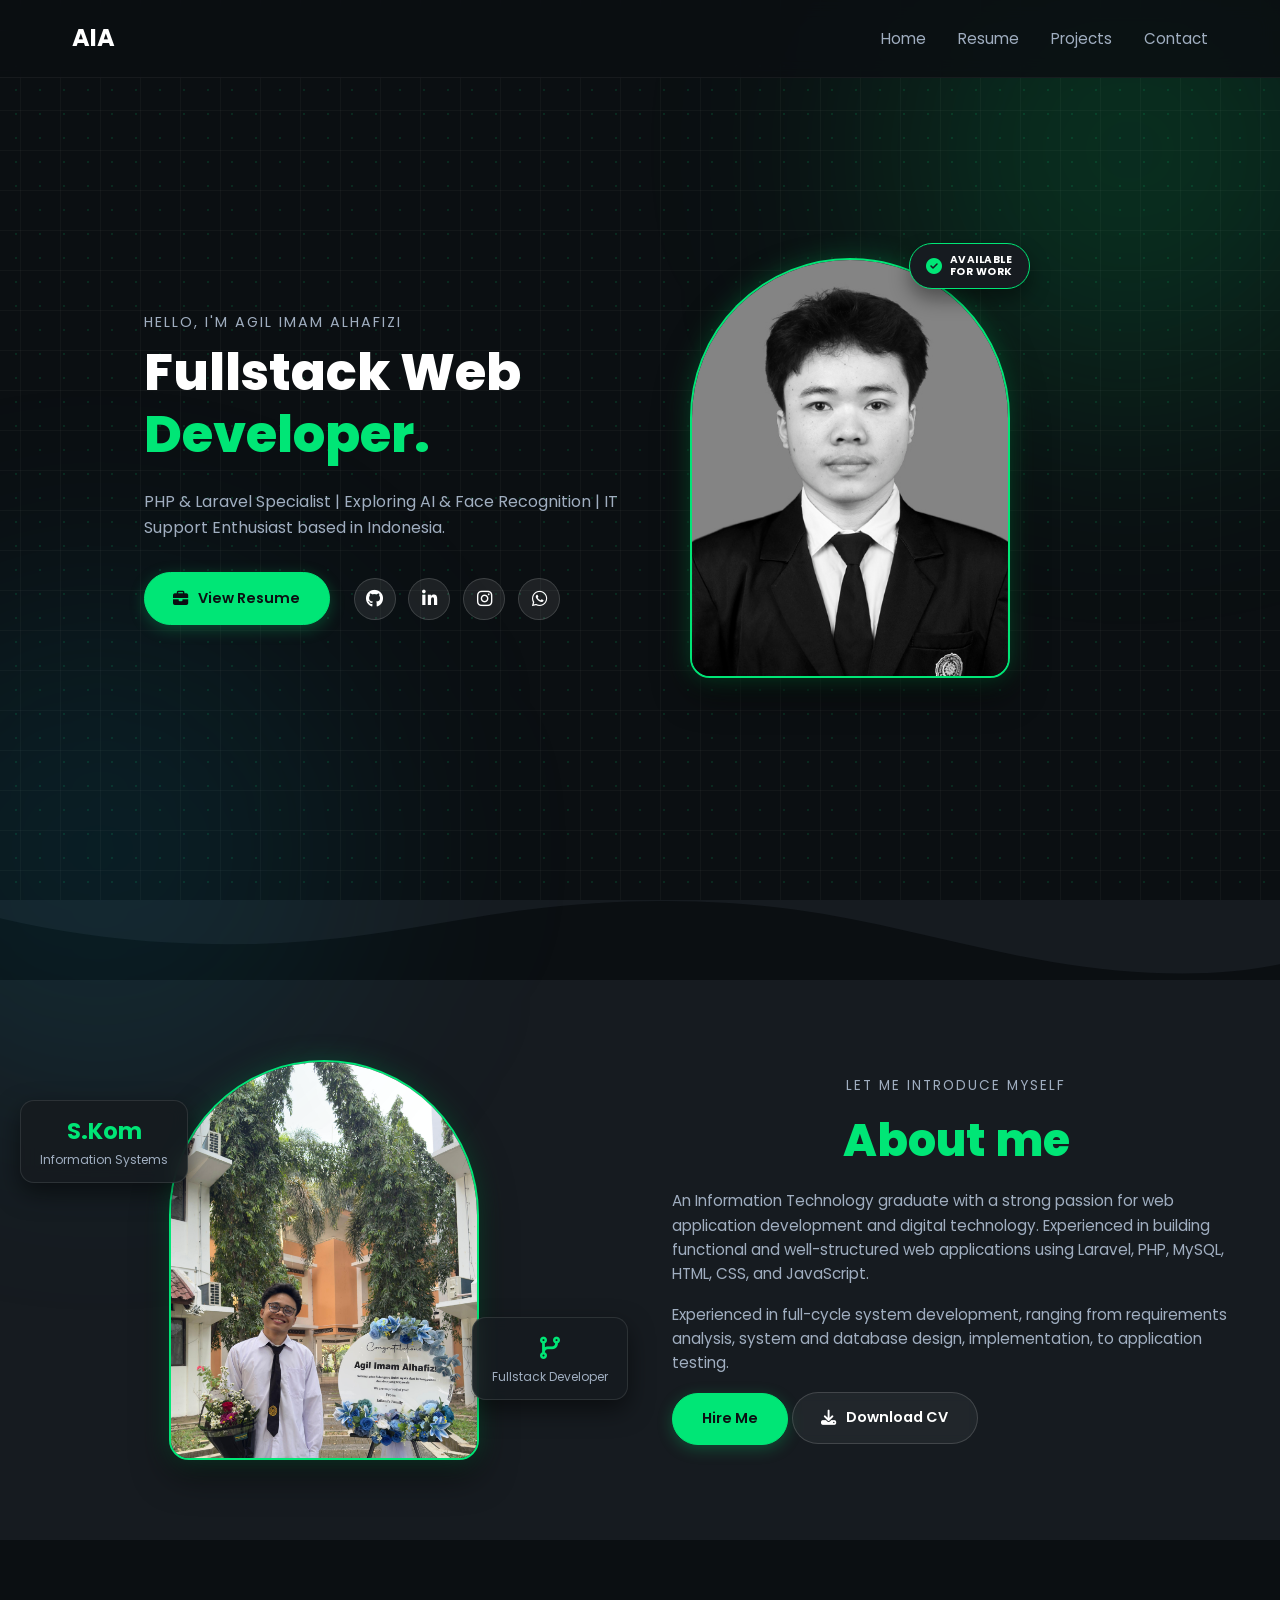
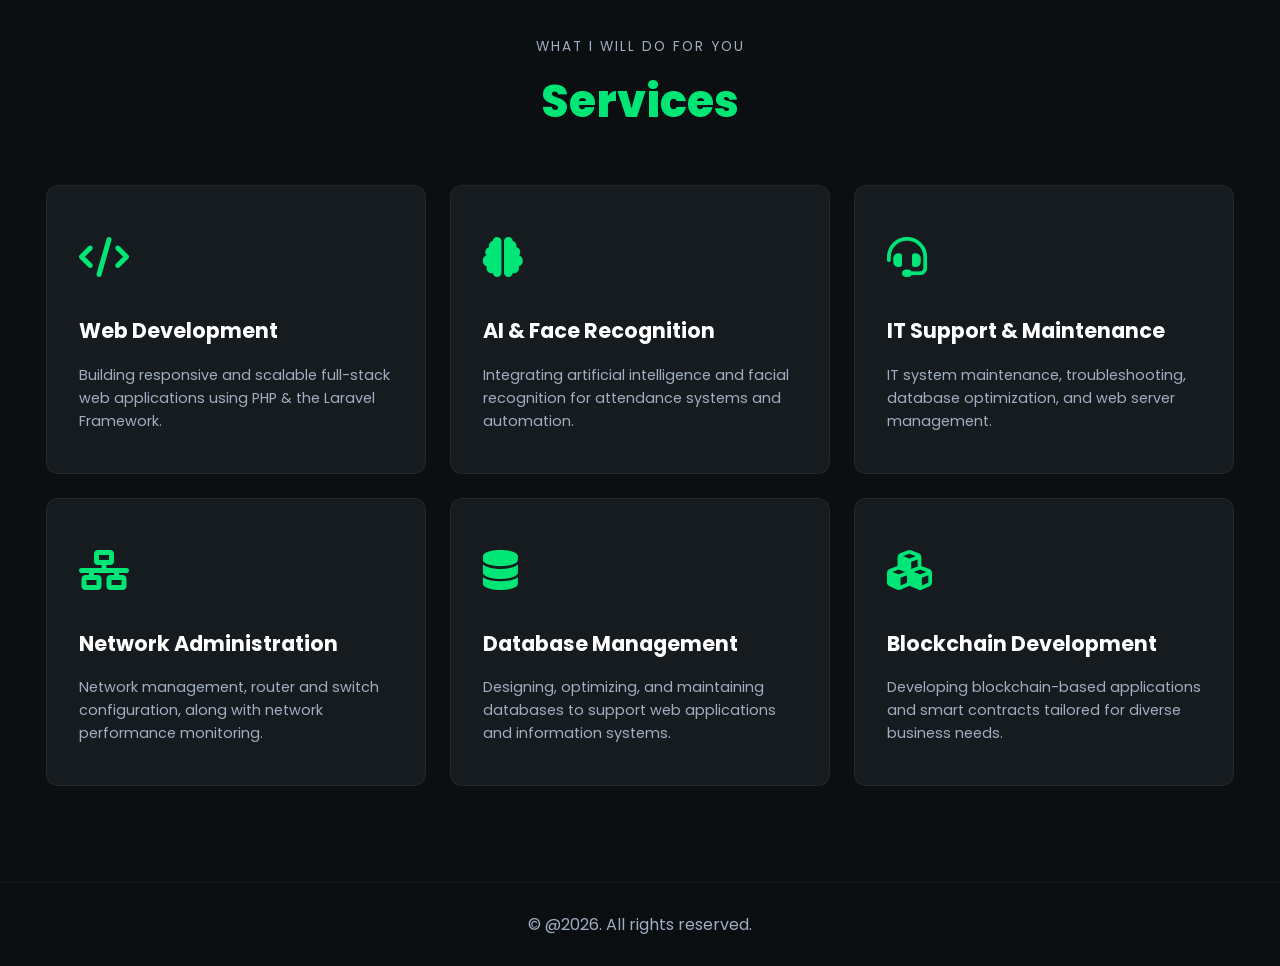
==== commit 1e67459e: "final" ====
--- a/index.html
+++ b/index.html
@@ -93,17 +93,17 @@
                 <p class="section-label">LET ME INTRODUCE MYSELF</p>
                 <h2 class="section-title">About me</h2>
                 <p>
-                    Lulusan Teknologi Informasi dengan ketertarikan pada pengembangan aplikasi berbasis web dan
-                    teknologi digital. Memiliki pengalaman dalam membangun aplikasi web yang fungsional dan terstruktur
-                    menggunakan Laravel, PHP, MySQL, HTML, CSS, dan JavaScript.
+                    An Information Technology graduate with a strong passion for web application development and digital
+                    technology. Experienced in building functional and well-structured web applications using Laravel,
+                    PHP, MySQL, HTML, CSS, and JavaScript.
                 </p>
                 <p>
-                    Terbiasa mengembangkan sistem mulai dari analisis kebutuhan, perancangan sistem dan database,
-                    implementasi, hingga pengujian aplikasi.
+                    Experienced in full-cycle system development, ranging from requirements analysis, system and
+                    database design, implementation, to application testing.
                 </p>
                 <div class="buttons">
                     <a href="contact.html" class="btn btn-primary">Hire Me</a>
-                    <a href="assets/Pdf/Cv Terbaru Indo.pdf" target="_blank" class="btn btn-secondary">
+                    <a href="assets/Pdf/Cv Terbaru english.pdf" target="_blank" class="btn btn-secondary">
                         <i class="fas fa-download"></i> Download CV
                     </a>
                 </div>
@@ -118,38 +118,40 @@
             <h2 class="section-title">Services</h2>
 
             <div class="services-grid">
-                <div class="service-card ">
+                <div class="service-card">
                     <div class="service-icon"><i class="fas fa-code"></i></div>
                     <h3>Web Development</h3>
-                    <p>Membangun aplikasi web fullstack responsif dan scalable menggunakan PHP & Laravel Framework.</p>
+                    <p>Building responsive and scalable full-stack web applications using PHP & the Laravel Framework.
+                    </p>
                 </div>
                 <div class="service-card">
                     <div class="service-icon"><i class="fas fa-brain"></i></div>
                     <h3>AI & Face Recognition</h3>
-                    <p>Integrasi sistem kecerdasan buatan dan pengenalan wajah untuk sistem presensi dan otomasi.</p>
+                    <p>Integrating artificial intelligence and facial recognition for attendance systems and automation.
+                    </p>
                 </div>
                 <div class="service-card">
                     <div class="service-icon"><i class="fas fa-headset"></i></div>
                     <h3>IT Support & Maintenance</h3>
-                    <p>Pemeliharaan sistem IT, troubleshooting, optimasi database, dan manajemen server web.</p>
+                    <p>IT system maintenance, troubleshooting, database optimization, and web server management.</p>
                 </div>
                 <div class="service-card">
                     <div class="service-icon"><i class="fas fa-network-wired"></i></div>
                     <h3>Network Administration</h3>
-                    <p>Manajemen jaringan, konfigurasi router dan switch, serta pemantauan kinerja jaringan.</p>
+                    <p>Network management, router and switch configuration, along with network performance monitoring.
+                    </p>
                 </div>
-
                 <div class="service-card">
                     <div class="service-icon"><i class="fas fa-database"></i></div>
                     <h3>Database Management</h3>
-                    <p>Desain, optimasi, dan pemeliharaan database untuk mendukung aplikasi web dan sistem informasi.
-                    </p>
+                    <p>Designing, optimizing, and maintaining databases to support web applications and information
+                        systems.</p>
                 </div>
-
                 <div class="service-card">
                     <div class="service-icon"><i class="fas fa-cubes"></i></div>
                     <h3>Blockchain Development</h3>
-                    <p>Pengembangan aplikasi berbasis blockchain dan smart contract untuk berbagai kebutuhan bisnis.</p>
+                    <p>Developing blockchain-based applications and smart contracts tailored for diverse business needs.
+                    </p>
                 </div>
             </div>
         </div>
@@ -157,7 +159,7 @@
 
     <!-- Footer -->
     <footer>
-        <p>&copy; 04 September 2026 Agil Imam Alhafizi. All rights reserved.</p>
+        <p>&copy; @2026. All rights reserved.</p>
     </footer>
 
 </body>
--- a/assets/css/global.css
+++ b/assets/css/global.css
@@ -133,7 +133,7 @@
     color: var(--bg-dark);
 }
 
-/* Footer Dikunci di Paling Bawah */
+
 footer {
     flex-shrink: 0;
     text-align: center;
@@ -146,42 +146,91 @@
     z-index: 10;
 }
 
-/* ================= MOBILE ================= */
-@media (max-width: 768px) {
-
-    nav {
-        display: grid;
-        grid-template-areas:
-            "logo btn"
-            "links links";
-        grid-template-columns: 1fr auto;
-        row-gap: 0.8rem;
-        column-gap: 0.8rem;
-        align-items: center;
-        padding: 1rem;
-    }
+@media screen and (max-width: 768px) {
+
+   
+    nav,
+    .navbar-container {
+        display: flex !important;
+        flex-direction: row !important;
+        align-items: center !important;
+        justify-content: space-between !important;
+        flex-wrap: nowrap !important;
+        padding: 12px 15px !important;
+    }
+
 
     .logo {
-        grid-area: logo;
-    }
-
-    .nav-btn {
-        grid-area: btn;
-        justify-self: end;
-    }
+        font-size: 1.1rem !important;
+        white-space: nowrap !important;
+        margin: 0 !important;
+    }
+
 
     .nav-links {
-        grid-area: links;
-        justify-content: center;
-        flex-wrap: wrap;
-        width: 100%;
-        gap: 1rem;
-        font-size: 0.85rem;
-    }
-
-    /* Navbar mobile jadi 2 baris -> lebih tinggi, jadi padding konten diperbesar */
-    main,
-    .hero {
-        padding-top: 130px;
-    }
+        display: flex !important;
+        flex-direction: row !important;
+        align-items: center !important;
+        gap: 10px !important;
+        margin: 0 !important;
+        padding: 0 !important;
+        list-style: none !important;
+    }
+
+    .nav-links li a {
+        font-size: 0.8rem !important;
+        white-space: nowrap !important;
+    }
+
+    .nav-btn,
+    .btn-talk {
+        display: none !important;
+    }
+
+    .contact-container,
+    main {
+        padding-top: 80px !important;
+    }
+}
+
+
+.contact-header,
+.projects-header,
+.resume-header {
+    text-align: center !important;
+    max-width: 700px !important;
+    margin: 0 auto 3.5rem auto !important;
+}
+
+
+.section-label {
+    font-size: 0.85rem !important;
+    text-transform: uppercase !important;
+    letter-spacing: 2px !important;
+    color: var(--text-gray, #a0aec0) !important;
+    margin-bottom: 0.5rem !important;
+    text-align: center !important;
+}
+
+
+.section-title,
+.projects-header .section-title,
+.contact-header .section-title,
+.resume-header .section-title {
+    font-size: 2.8rem !important;
+    font-weight: 800 !important;
+    color: var(--accent-green, #00e676) !important;
+
+    margin-bottom: 0.8rem !important;
+    text-align: center !important;
+}
+
+.contact-subtitle,
+.projects-subtitle,
+.resume-subtitle {
+    color: var(--text-gray, #a0aec0) !important;
+    font-size: 0.95rem !important;
+    line-height: 1.6 !important;
+    margin: 0 auto !important;
+    text-align: center !important;
 }
